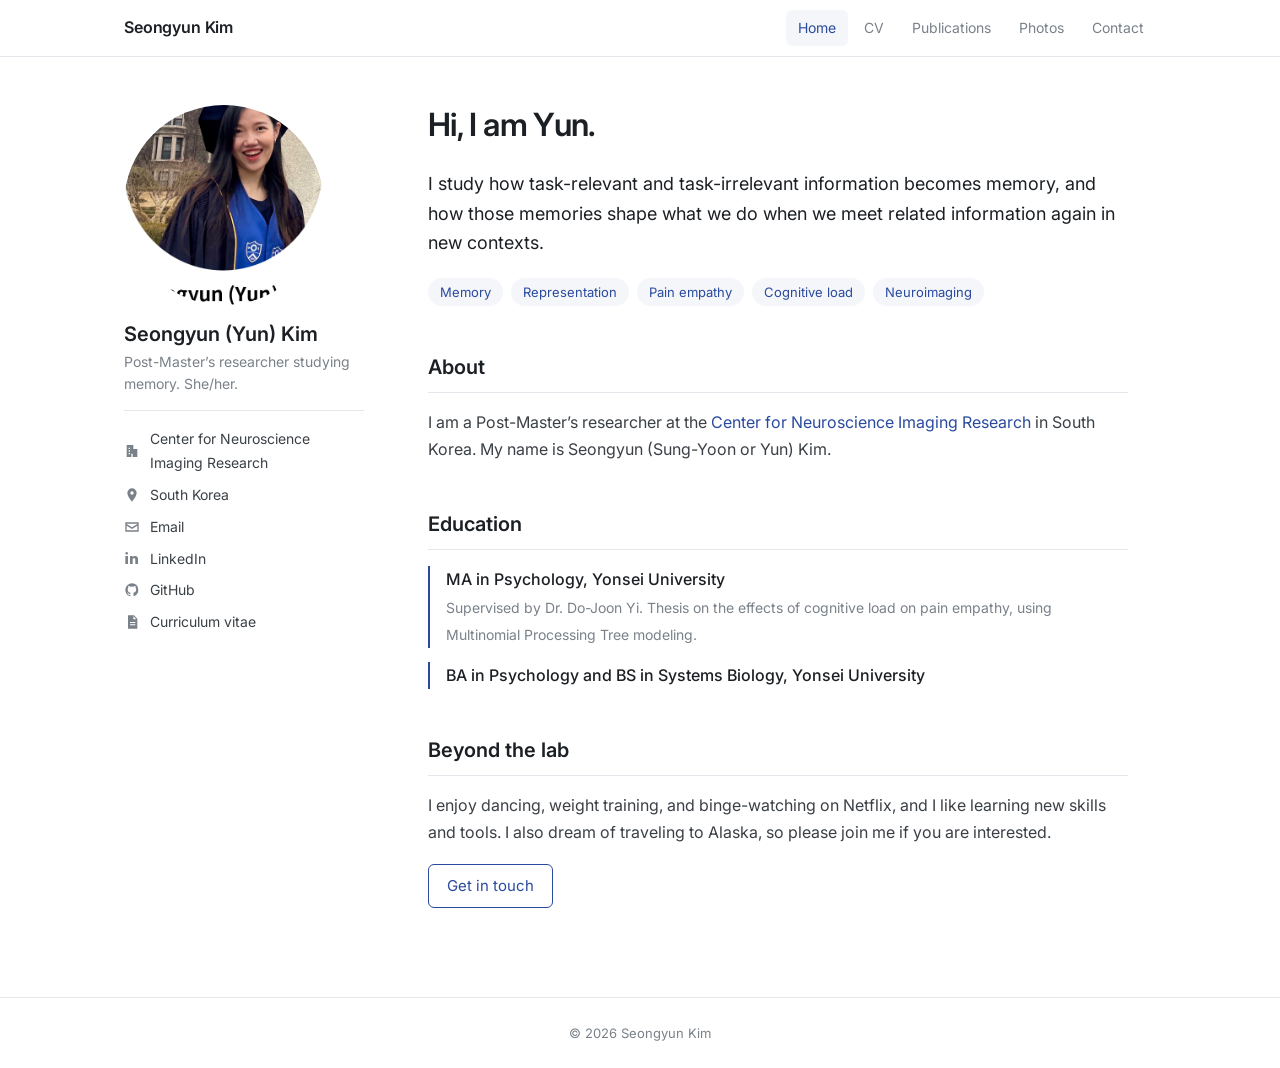
==== index.html @ ad5c6e87 "refine" ====
<!doctype html>
<html lang="en">
<head>
<meta charset="utf-8">
<meta name="viewport" content="width=device-width, initial-scale=1">
<title>Home | Seongyun Kim</title>
<link rel="preconnect" href="https://fonts.googleapis.com">
<link rel="preconnect" href="https://fonts.gstatic.com" crossorigin>
<link href="https://fonts.googleapis.com/css2?family=Inter:wght@400;500;600&display=swap" rel="stylesheet">
<link rel="stylesheet" href="style.css">
</head>
<body>
<div class="masthead"><div class="in"><a class="brand" href="index.html">Seongyun Kim</a><nav aria-label="Main"><a href="index.html" aria-current="page">Home</a><a href="CV.html">CV</a><a href="Publication.html">Publications</a><a href="Photos.html">Photos</a><a href="Contact.html">Contact</a></nav></div></div>
<div class="page">
<aside class="author">
 <img class="portrait" src="img-circle.png" alt="Portrait of Seongyun Kim">
 <div><h3>Seongyun (Yun) Kim</h3><p class="bio">Post-Master&rsquo;s researcher studying memory. She/her.</p></div>
 <ul>
  <li><svg viewBox="0 0 24 24"><path d="M4 21V3h10v6h6v12h-7v-5h-2v5zm3-14v2h2V7zm0 4v2h2v-2zm0 4v2h2v-2z"/></svg>Center for Neuroscience Imaging Research</li>
  <li><svg viewBox="0 0 24 24"><path d="M12 2a7 7 0 00-7 7c0 5 7 13 7 13s7-8 7-13a7 7 0 00-7-7zm0 9.500A2.500 2.500 0 1112 6.500a2.500 2.500 0 010 5z"/></svg>South Korea</li>
  <li><svg viewBox="0 0 24 24"><path d="M2 5h20v14H2zm2 2v.5l8 5 8-5V7zm16 3-8 5-8-5v7h16z"/></svg><a href="mailto:sykim21@g.skku.edu">Email</a></li>
  <li><svg viewBox="0 0 24 24"><path d="M4 3a2 2 0 100 4 2 2 0 000-4zM2 9h4v12H2zm7 0h4v1.7C13.700 9.600 15 9 16.500 9 20 9 21 11 21 14v7h-4v-6c0-1.500-.4-2.500-2-2.500S13 13.500 13 15v6H9z"/></svg><a href="https://kr.linkedin.com/in/seongyun-kim-76300a211" target="_blank" rel="noopener">LinkedIn</a></li>
  <li><svg viewBox="0 0 24 24"><path d="M12 2a10 10 0 00-3.200 19.500c.5.100.7-.2.7-.5v-1.700c-2.800.6-3.400-1.300-3.400-1.300-.5-1.200-1.100-1.500-1.100-1.500-.9-.6.100-.6.100-.6 1 .1 1.500 1 1.500 1 .9 1.500 2.300 1.100 2.900.8.1-.7.4-1.100.6-1.300-2.200-.3-4.600-1.100-4.600-5 0-1.100.4-2 1-2.700-.1-.3-.4-1.300.1-2.700 0 0 .8-.3 2.800 1a9.600 9.600 0 015 0c1.900-1.300 2.800-1 2.800-1 .5 1.400.2 2.400.1 2.700.6.700 1 1.600 1 2.700 0 3.900-2.400 4.700-4.600 5 .4.300.7.900.7 1.800v2.600c0 .3.200.6.700.5A10 10 0 0012 2z"/></svg><a href="https://github.com/yunkim828" target="_blank" rel="noopener">GitHub</a></li>
  <li><svg viewBox="0 0 24 24"><path d="M6 2h9l5 5v15H6zm8 1.500V8h4.500zM9 12v1.500h8V12zm0 3.500V17h8v-1.500z"/></svg><a href="CV.html">Curriculum vitae</a></li>
 </ul>
</aside>
<main>
<h1>Hi, I am Yun.</h1>
<p class="lede">I study how task-relevant and task-irrelevant information becomes memory, and how those memories shape what we do when we meet related information again in new contexts.</p>
<ul class="tags"><li>Memory</li><li>Representation</li><li>Pain empathy</li><li>Cognitive load</li><li>Neuroimaging</li></ul>
<h2>About</h2>
<p>I am a Post-Master&rsquo;s researcher at the <a href="https://cnir.ibs.re.kr/html/cnir_en/" target="_blank" rel="noopener">Center for Neuroscience Imaging Research</a> in South Korea. My name is Seongyun (Sung-Yoon or Yun) Kim.</p>
<h2>Education</h2>
<ul class="edu">
 <li><b>MA in Psychology, Yonsei University</b><span>Supervised by Dr. Do-Joon Yi. Thesis on the effects of cognitive load on pain empathy, using Multinomial Processing Tree modeling.</span></li>
 <li><b>BA in Psychology and BS in Systems Biology, Yonsei University</b></li>
</ul>
<h2>Beyond the lab</h2>
<p>I enjoy dancing, weight training, and binge-watching on Netflix, and I like learning new skills and tools. I also dream of traveling to Alaska, so please join me if you are interested.</p>
<p><a class="btn" href="Contact.html">Get in touch</a></p>
</main>
</div>
<footer>&copy; 2026 Seongyun Kim</footer>
</body>
</html>
---- style.css ----
:root{--ink:#3b4046;--head:#1c2024;--mute:#7a8189;--line:#e3e6ea;--accent:#2a4a9e;--tint:#f4f6fa}
*{box-sizing:border-box}
body{margin:0;background:#fff;color:var(--ink);font:400 16px/1.7 "Inter",system-ui,sans-serif;-webkit-font-smoothing:antialiased}
a{color:var(--accent);text-decoration:none}
a:hover{text-decoration:underline;text-underline-offset:3px}
a:focus-visible{outline:2px solid var(--accent);outline-offset:3px}
.masthead{border-bottom:1px solid var(--line);position:sticky;top:0;background:rgba(255,255,255,.96);backdrop-filter:blur(6px);z-index:5}
.masthead .in{max-width:1080px;margin:0 auto;padding:0 24px;height:56px;display:flex;align-items:center;justify-content:space-between}
.brand{font-weight:600;color:var(--head);letter-spacing:-.01em}
.brand:hover{text-decoration:none}
nav{display:flex;gap:4px}
nav a{color:var(--mute);font-size:14px;padding:6px 12px;border-radius:6px}
nav a:hover{background:var(--tint);color:var(--head);text-decoration:none}
nav a[aria-current=page]{color:var(--accent);background:var(--tint)}
.page{max-width:1080px;margin:0 auto;padding:48px 24px 72px;display:grid;grid-template-columns:240px minmax(0,1fr);gap:64px}
.author{position:sticky;top:104px;align-self:start;font-size:14px}
.author img.portrait{width:100%;max-width:200px;aspect-ratio:1;border-radius:50%;object-fit:cover;display:block;margin-bottom:16px}
.author h3{font-size:20px;line-height:1.3;color:var(--head);margin:0 0 4px;font-weight:600}
.author .bio{color:var(--mute);margin:0 0 16px;line-height:1.55}
.author ul{list-style:none;margin:0;padding:16px 0 0;border-top:1px solid var(--line);display:grid;gap:8px}
.author li{display:flex;align-items:center;gap:10px;color:var(--ink)}
.author svg{width:16px;height:16px;fill:var(--mute);flex:none}
.author li a{color:var(--ink)}
.author li a:hover{color:var(--accent)}
.author li a:hover svg{fill:var(--accent)}
main{min-width:0;max-width:700px}
h1{font-size:32px;line-height:1.25;letter-spacing:-.02em;color:var(--head);font-weight:600;margin:0 0 24px}
h2{font-size:20px;color:var(--head);font-weight:600;margin:44px 0 16px;padding-bottom:8px;border-bottom:1px solid var(--line)}
p{margin:0 0 1.1em}
.lede{font-size:18px;line-height:1.65;color:var(--head)}
.tags{display:flex;flex-wrap:wrap;gap:8px;margin:0 0 1.2em;padding:0;list-style:none}
.tags li{background:var(--tint);color:var(--accent);font-size:13px;padding:3px 12px;border-radius:999px}
.edu{list-style:none;margin:0;padding:0;display:grid;gap:14px}
.edu li{padding-left:16px;border-left:2px solid var(--accent)}
.edu b{display:block;color:var(--head);font-weight:500}
.edu span{color:var(--mute);font-size:14px}
.btn{display:inline-block;border:1px solid var(--accent);color:var(--accent);padding:8px 18px;border-radius:6px;font-size:15px}
.btn:hover{background:var(--accent);color:#fff;text-decoration:none}
dl{display:grid;grid-template-columns:100px 1fr;gap:12px 24px;margin:0}
dt{color:var(--mute)} dd{margin:0}
figure{margin:0 0 40px}
figure img{max-width:100%;height:auto;display:block;border-radius:6px}
figure.pair{display:flex;gap:12px;flex-wrap:wrap}
figure.pair img{width:calc(50% - 6px)}
figcaption{color:var(--mute);font-size:14px;line-height:1.6;margin-top:10px}
.pub{padding:16px 0;border-top:1px solid var(--line)}
footer{border-top:1px solid var(--line);padding:24px;text-align:center;color:var(--mute);font-size:13px}
@media(max-width:820px){
 .page{display:block;padding-top:32px}
 .author{position:static;display:grid;grid-template-columns:96px 1fr;gap:0 20px;align-items:center;margin-bottom:32px}
 .author img.portrait{width:96px;grid-row:1/3;margin:0}
 .author ul{grid-column:1/-1;margin-top:16px}
 .author .bio{margin:0}
 .masthead .in{height:auto;padding:10px 24px;flex-wrap:wrap}
 dl{grid-template-columns:1fr;gap:2px} dd{margin-bottom:12px}
 figure.pair img{width:100%}
}
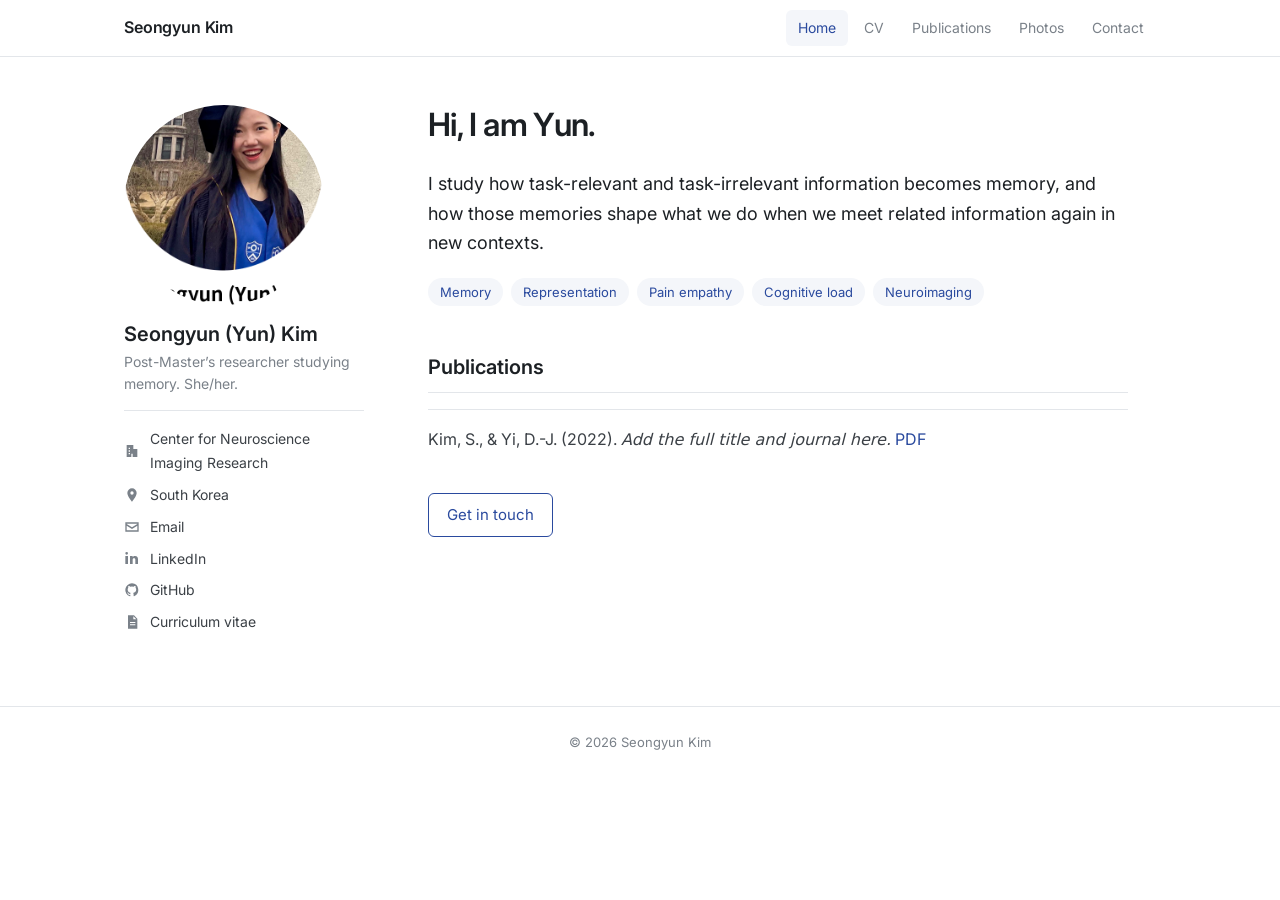
==== commit 1f01d686: "Update home" ====
--- a/index.html
+++ b/index.html
@@ -28,16 +28,9 @@
 <h1>Hi, I am Yun.</h1>
 <p class="lede">I study how task-relevant and task-irrelevant information becomes memory, and how those memories shape what we do when we meet related information again in new contexts.</p>
 <ul class="tags"><li>Memory</li><li>Representation</li><li>Pain empathy</li><li>Cognitive load</li><li>Neuroimaging</li></ul>
-<h2>About</h2>
-<p>I am a Post-Master&rsquo;s researcher at the <a href="https://cnir.ibs.re.kr/html/cnir_en/" target="_blank" rel="noopener">Center for Neuroscience Imaging Research</a> in South Korea. My name is Seongyun (Sung-Yoon or Yun) Kim.</p>
-<h2>Education</h2>
-<ul class="edu">
- <li><b>MA in Psychology, Yonsei University</b><span>Supervised by Dr. Do-Joon Yi. Thesis on the effects of cognitive load on pain empathy, using Multinomial Processing Tree modeling.</span></li>
- <li><b>BA in Psychology and BS in Systems Biology, Yonsei University</b></li>
-</ul>
-<h2>Beyond the lab</h2>
-<p>I enjoy dancing, weight training, and binge-watching on Netflix, and I like learning new skills and tools. I also dream of traveling to Alaska, so please join me if you are interested.</p>
-<p><a class="btn" href="Contact.html">Get in touch</a></p>
+<h2>Publications</h2>
+<div class="pub">Kim, S., &amp; Yi, D.-J. (2022). <em>Add the full title and journal here.</em> <span class="sans"><a href="https://drive.google.com/file/d/1SDQPndih-WTGYWAKdVncPm1Kp5hB5xjs/view?usp=sharing" target="_blank" rel="noopener">PDF</a></span></div>
+<p style="margin-top:24px"><a class="btn" href="Contact.html">Get in touch</a></p>
 </main>
 </div>
 <footer>&copy; 2026 Seongyun Kim</footer>
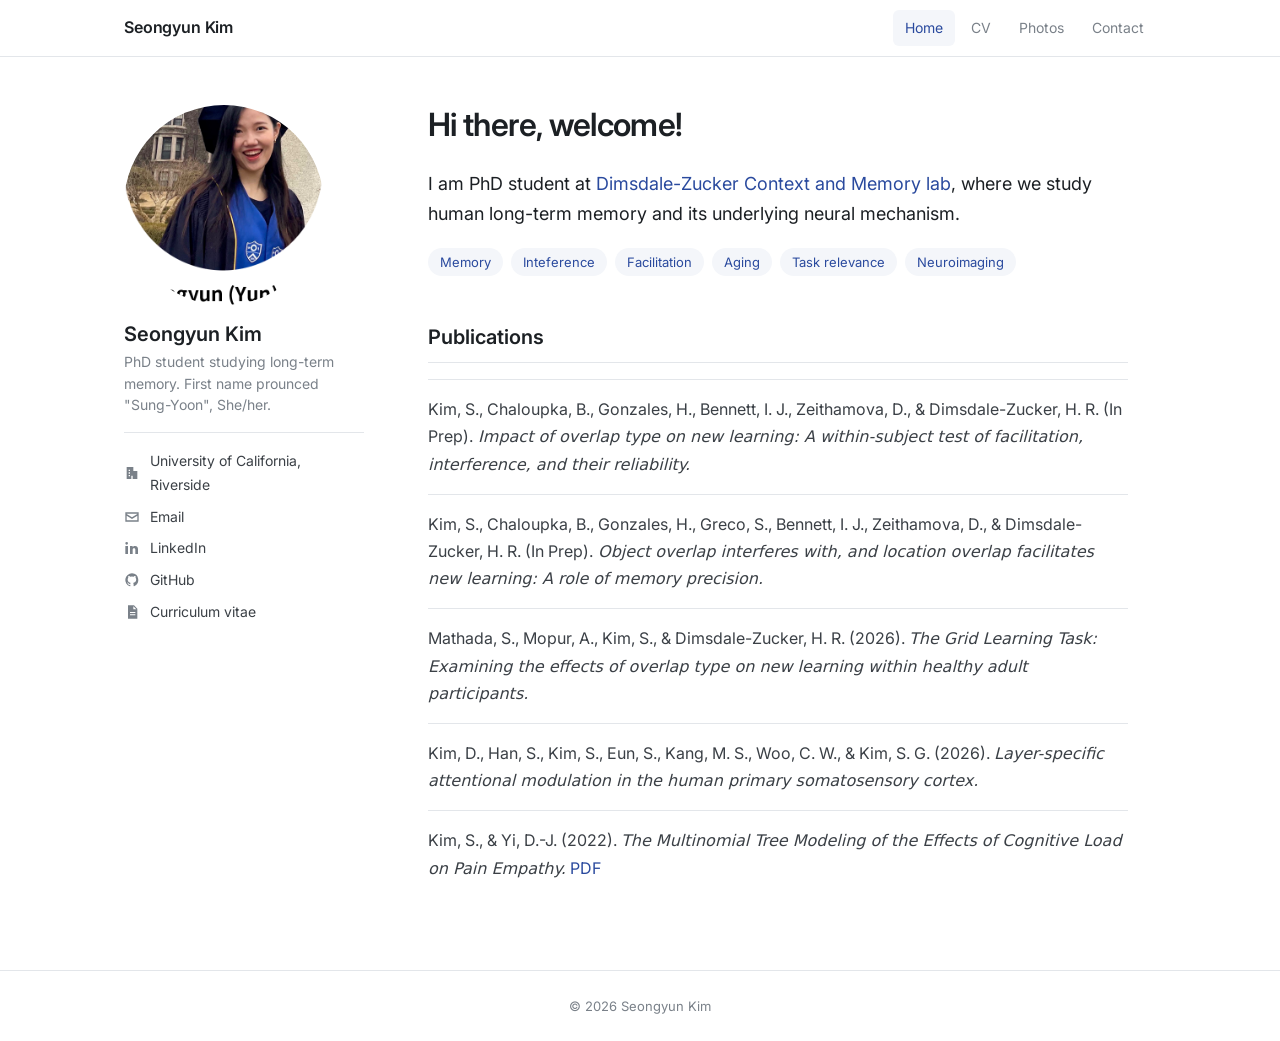
==== commit 3661c7ae: "html" ====
--- a/index.html
+++ b/index.html
@@ -10,27 +10,29 @@
 <link rel="stylesheet" href="style.css">
 </head>
 <body>
-<div class="masthead"><div class="in"><a class="brand" href="index.html">Seongyun Kim</a><nav aria-label="Main"><a href="index.html" aria-current="page">Home</a><a href="CV.html">CV</a><a href="Publication.html">Publications</a><a href="Photos.html">Photos</a><a href="Contact.html">Contact</a></nav></div></div>
+<div class="masthead"><div class="in"><a class="brand" href="index.html">Seongyun Kim</a><nav aria-label="Main"><a href="index.html" aria-current="page">Home</a><a href="CV.html">CV</a><a href="Photos.html">Photos</a><a href="Contact.html">Contact</a></nav></div></div>
 <div class="page">
 <aside class="author">
  <img class="portrait" src="img-circle.png" alt="Portrait of Seongyun Kim">
- <div><h3>Seongyun (Yun) Kim</h3><p class="bio">Post-Master&rsquo;s researcher studying memory. She/her.</p></div>
+ <div><h3>Seongyun Kim</h3><p class="bio">PhD student studying long-term memory. First name prounced "Sung-Yoon", She/her.</p></div>
  <ul>
-  <li><svg viewBox="0 0 24 24"><path d="M4 21V3h10v6h6v12h-7v-5h-2v5zm3-14v2h2V7zm0 4v2h2v-2zm0 4v2h2v-2z"/></svg>Center for Neuroscience Imaging Research</li>
-  <li><svg viewBox="0 0 24 24"><path d="M12 2a7 7 0 00-7 7c0 5 7 13 7 13s7-8 7-13a7 7 0 00-7-7zm0 9.500A2.500 2.500 0 1112 6.500a2.500 2.500 0 010 5z"/></svg>South Korea</li>
-  <li><svg viewBox="0 0 24 24"><path d="M2 5h20v14H2zm2 2v.5l8 5 8-5V7zm16 3-8 5-8-5v7h16z"/></svg><a href="mailto:sykim21@g.skku.edu">Email</a></li>
+  <li><svg viewBox="0 0 24 24"><path d="M4 21V3h10v6h6v12h-7v-5h-2v5zm3-14v2h2V7zm0 4v2h2v-2zm0 4v2h2v-2z"/></svg>University of California, Riverside</li>
+  <li><svg viewBox="0 0 24 24"><path d="M2 5h20v14H2zm2 2v.5l8 5 8-5V7zm16 3-8 5-8-5v7h16z"/></svg><a href="mailto:skim965@ucr.edu">Email</a></li>
   <li><svg viewBox="0 0 24 24"><path d="M4 3a2 2 0 100 4 2 2 0 000-4zM2 9h4v12H2zm7 0h4v1.7C13.700 9.600 15 9 16.500 9 20 9 21 11 21 14v7h-4v-6c0-1.500-.4-2.500-2-2.500S13 13.500 13 15v6H9z"/></svg><a href="https://kr.linkedin.com/in/seongyun-kim-76300a211" target="_blank" rel="noopener">LinkedIn</a></li>
   <li><svg viewBox="0 0 24 24"><path d="M12 2a10 10 0 00-3.200 19.500c.5.100.7-.2.7-.5v-1.700c-2.800.6-3.400-1.300-3.400-1.300-.5-1.200-1.100-1.500-1.100-1.500-.9-.6.100-.6.100-.6 1 .1 1.500 1 1.500 1 .9 1.500 2.300 1.100 2.900.8.1-.7.4-1.100.6-1.300-2.200-.3-4.600-1.100-4.600-5 0-1.100.4-2 1-2.700-.1-.3-.4-1.300.1-2.700 0 0 .8-.3 2.800 1a9.600 9.600 0 015 0c1.900-1.300 2.800-1 2.800-1 .5 1.400.2 2.400.1 2.700.6.700 1 1.600 1 2.700 0 3.900-2.400 4.700-4.600 5 .4.300.7.900.7 1.800v2.600c0 .3.200.6.700.5A10 10 0 0012 2z"/></svg><a href="https://github.com/yunkim828" target="_blank" rel="noopener">GitHub</a></li>
   <li><svg viewBox="0 0 24 24"><path d="M6 2h9l5 5v15H6zm8 1.500V8h4.500zM9 12v1.500h8V12zm0 3.500V17h8v-1.500z"/></svg><a href="CV.html">Curriculum vitae</a></li>
  </ul>
 </aside>
 <main>
-<h1>Hi, I am Yun.</h1>
-<p class="lede">I study how task-relevant and task-irrelevant information becomes memory, and how those memories shape what we do when we meet related information again in new contexts.</p>
-<ul class="tags"><li>Memory</li><li>Representation</li><li>Pain empathy</li><li>Cognitive load</li><li>Neuroimaging</li></ul>
+<h1>Hi there, welcome!</h1>
+<p class="lede">I am PhD student at <a href="https://dzlab.ucr.edu/" target="_blank" rel="noopener">Dimsdale-Zucker Context and Memory lab</a>, where we study human long-term memory and its underlying neural mechanism.</p>
+<ul class="tags"><li>Memory</li><li>Inteference</li><li>Facilitation</li><li>Aging</li><li>Task relevance</li><li>Neuroimaging</li></ul>
 <h2>Publications</h2>
-<div class="pub">Kim, S., &amp; Yi, D.-J. (2022). <em>Add the full title and journal here.</em> <span class="sans"><a href="https://drive.google.com/file/d/1SDQPndih-WTGYWAKdVncPm1Kp5hB5xjs/view?usp=sharing" target="_blank" rel="noopener">PDF</a></span></div>
-<p style="margin-top:24px"><a class="btn" href="Contact.html">Get in touch</a></p>
+<div class="pub">Kim, S., Chaloupka, B., Gonzales, H., Bennett, I. J., Zeithamova, D., &amp; Dimsdale-Zucker, H. R. (In Prep).<em> Impact of overlap type on new learning: A within-subject test of facilitation, interference, and their reliability. </em> <span class="sans"></span></div>
+<div class="pub">Kim, S., Chaloupka, B., Gonzales, H., Greco, S., Bennett, I. J., Zeithamova, D., &amp; Dimsdale-Zucker, H. R. (In Prep).<em> Object overlap interferes with, and location overlap facilitates new learning: A role of memory precision.</em> <span class="sans"></span></div>
+<div class="pub">Mathada, S., Mopur, A., Kim, S., &amp; Dimsdale-Zucker, H. R.  (2026). <em>The Grid Learning Task: Examining the effects of overlap type on new learning within healthy adult participants.</em> <span class="sans"></span></div>
+<div class="pub">Kim, D., Han, S., Kim, S., Eun, S., Kang, M. S., Woo, C. W., &amp; Kim, S. G. (2026). <em>Layer-specific attentional modulation in the human primary somatosensory cortex.</em> <span class="sans"></span></div>
+<div class="pub">Kim, S., &amp; Yi, D.-J. (2022). <em>The Multinomial Tree Modeling of the Effects of Cognitive Load on Pain Empathy.</em> <span class="sans"><a href="https://drive.google.com/file/d/1SDQPndih-WTGYWAKdVncPm1Kp5hB5xjs/view?usp=sharing" target="_blank" rel="noopener">PDF</a></span></div>
 </main>
 </div>
 <footer>&copy; 2026 Seongyun Kim</footer>
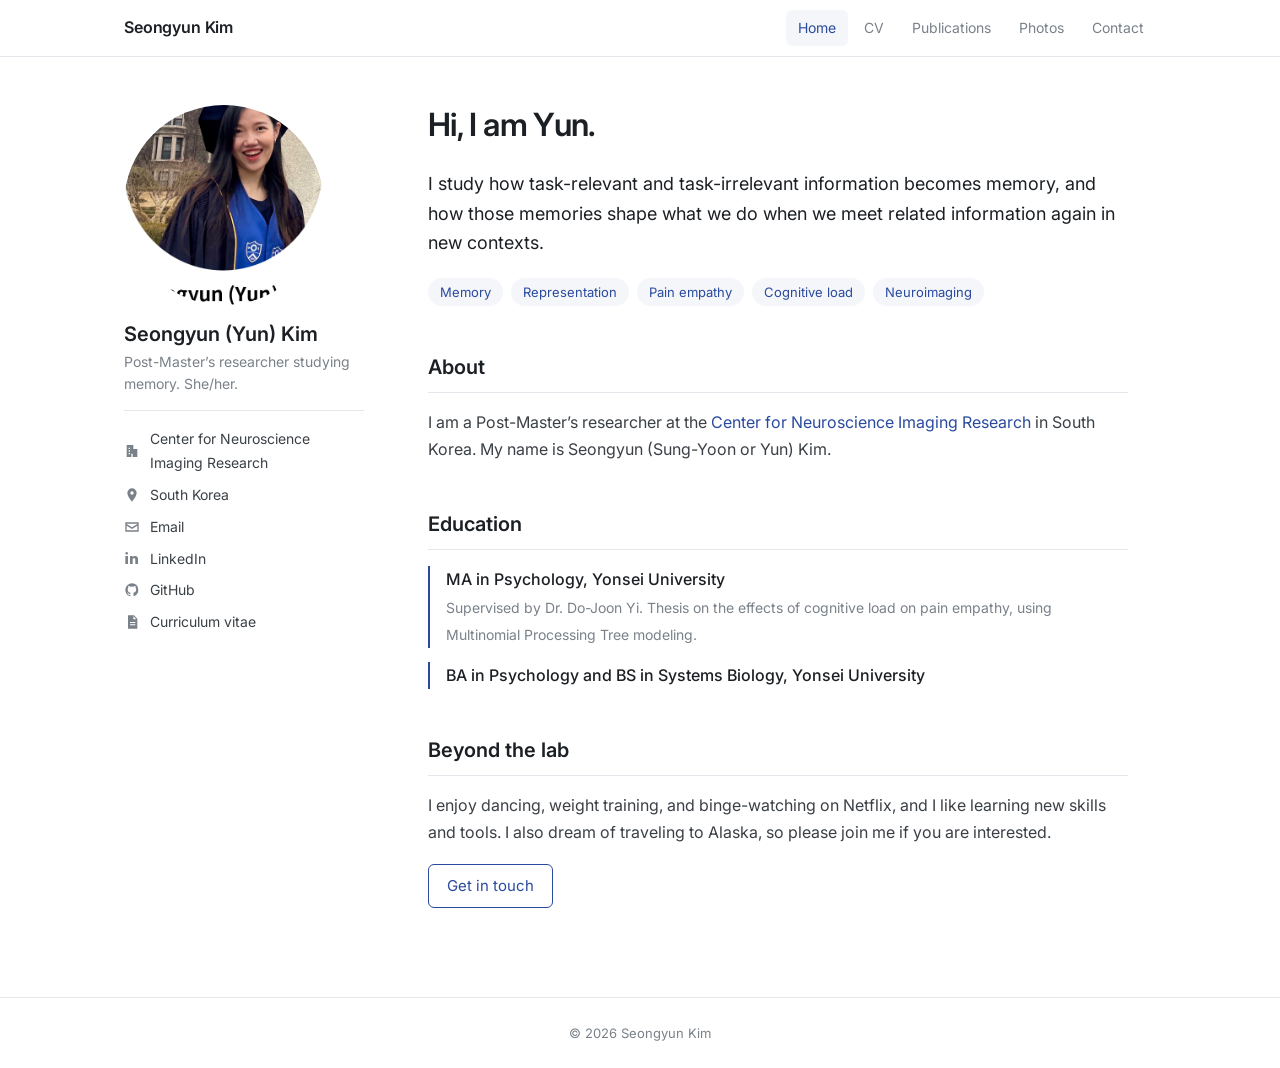
==== commit 9b0567c8: "Update home" ====
--- a/index.html
+++ b/index.html
@@ -10,29 +10,34 @@
 <link rel="stylesheet" href="style.css">
 </head>
 <body>
-<div class="masthead"><div class="in"><a class="brand" href="index.html">Seongyun Kim</a><nav aria-label="Main"><a href="index.html" aria-current="page">Home</a><a href="CV.html">CV</a><a href="Photos.html">Photos</a><a href="Contact.html">Contact</a></nav></div></div>
+<div class="masthead"><div class="in"><a class="brand" href="index.html">Seongyun Kim</a><nav aria-label="Main"><a href="index.html" aria-current="page">Home</a><a href="CV.html">CV</a><a href="Publication.html">Publications</a><a href="Photos.html">Photos</a><a href="Contact.html">Contact</a></nav></div></div>
 <div class="page">
 <aside class="author">
  <img class="portrait" src="img-circle.png" alt="Portrait of Seongyun Kim">
- <div><h3>Seongyun Kim</h3><p class="bio">PhD student studying long-term memory. First name prounced "Sung-Yoon", She/her.</p></div>
+ <div><h3>Seongyun (Yun) Kim</h3><p class="bio">Post-Master&rsquo;s researcher studying memory. She/her.</p></div>
  <ul>
-  <li><svg viewBox="0 0 24 24"><path d="M4 21V3h10v6h6v12h-7v-5h-2v5zm3-14v2h2V7zm0 4v2h2v-2zm0 4v2h2v-2z"/></svg>University of California, Riverside</li>
-  <li><svg viewBox="0 0 24 24"><path d="M2 5h20v14H2zm2 2v.5l8 5 8-5V7zm16 3-8 5-8-5v7h16z"/></svg><a href="mailto:skim965@ucr.edu">Email</a></li>
+  <li><svg viewBox="0 0 24 24"><path d="M4 21V3h10v6h6v12h-7v-5h-2v5zm3-14v2h2V7zm0 4v2h2v-2zm0 4v2h2v-2z"/></svg>Center for Neuroscience Imaging Research</li>
+  <li><svg viewBox="0 0 24 24"><path d="M12 2a7 7 0 00-7 7c0 5 7 13 7 13s7-8 7-13a7 7 0 00-7-7zm0 9.500A2.500 2.500 0 1112 6.500a2.500 2.500 0 010 5z"/></svg>South Korea</li>
+  <li><svg viewBox="0 0 24 24"><path d="M2 5h20v14H2zm2 2v.5l8 5 8-5V7zm16 3-8 5-8-5v7h16z"/></svg><a href="mailto:sykim21@g.skku.edu">Email</a></li>
   <li><svg viewBox="0 0 24 24"><path d="M4 3a2 2 0 100 4 2 2 0 000-4zM2 9h4v12H2zm7 0h4v1.7C13.700 9.600 15 9 16.500 9 20 9 21 11 21 14v7h-4v-6c0-1.500-.4-2.500-2-2.500S13 13.500 13 15v6H9z"/></svg><a href="https://kr.linkedin.com/in/seongyun-kim-76300a211" target="_blank" rel="noopener">LinkedIn</a></li>
   <li><svg viewBox="0 0 24 24"><path d="M12 2a10 10 0 00-3.200 19.500c.5.100.7-.2.7-.5v-1.700c-2.800.6-3.400-1.300-3.400-1.300-.5-1.200-1.100-1.500-1.100-1.500-.9-.6.100-.6.100-.6 1 .1 1.500 1 1.500 1 .9 1.500 2.300 1.100 2.900.8.1-.7.4-1.100.6-1.300-2.200-.3-4.600-1.100-4.600-5 0-1.100.4-2 1-2.700-.1-.3-.4-1.300.1-2.700 0 0 .8-.3 2.800 1a9.600 9.600 0 015 0c1.900-1.300 2.800-1 2.800-1 .5 1.400.2 2.400.1 2.700.6.700 1 1.600 1 2.700 0 3.900-2.400 4.700-4.600 5 .4.300.7.900.7 1.800v2.600c0 .3.200.6.700.5A10 10 0 0012 2z"/></svg><a href="https://github.com/yunkim828" target="_blank" rel="noopener">GitHub</a></li>
   <li><svg viewBox="0 0 24 24"><path d="M6 2h9l5 5v15H6zm8 1.500V8h4.500zM9 12v1.500h8V12zm0 3.500V17h8v-1.500z"/></svg><a href="CV.html">Curriculum vitae</a></li>
  </ul>
 </aside>
 <main>
-<h1>Hi there, welcome!</h1>
-<p class="lede">I am PhD student at <a href="https://dzlab.ucr.edu/" target="_blank" rel="noopener">Dimsdale-Zucker Context and Memory lab</a>, where we study human long-term memory and its underlying neural mechanism.</p>
-<ul class="tags"><li>Memory</li><li>Inteference</li><li>Facilitation</li><li>Aging</li><li>Task relevance</li><li>Neuroimaging</li></ul>
-<h2>Publications</h2>
-<div class="pub">Kim, S., Chaloupka, B., Gonzales, H., Bennett, I. J., Zeithamova, D., &amp; Dimsdale-Zucker, H. R. (In Prep).<em> Impact of overlap type on new learning: A within-subject test of facilitation, interference, and their reliability. </em> <span class="sans"></span></div>
-<div class="pub">Kim, S., Chaloupka, B., Gonzales, H., Greco, S., Bennett, I. J., Zeithamova, D., &amp; Dimsdale-Zucker, H. R. (In Prep).<em> Object overlap interferes with, and location overlap facilitates new learning: A role of memory precision.</em> <span class="sans"></span></div>
-<div class="pub">Mathada, S., Mopur, A., Kim, S., &amp; Dimsdale-Zucker, H. R.  (2026). <em>The Grid Learning Task: Examining the effects of overlap type on new learning within healthy adult participants.</em> <span class="sans"></span></div>
-<div class="pub">Kim, D., Han, S., Kim, S., Eun, S., Kang, M. S., Woo, C. W., &amp; Kim, S. G. (2026). <em>Layer-specific attentional modulation in the human primary somatosensory cortex.</em> <span class="sans"></span></div>
-<div class="pub">Kim, S., &amp; Yi, D.-J. (2022). <em>The Multinomial Tree Modeling of the Effects of Cognitive Load on Pain Empathy.</em> <span class="sans"><a href="https://drive.google.com/file/d/1SDQPndih-WTGYWAKdVncPm1Kp5hB5xjs/view?usp=sharing" target="_blank" rel="noopener">PDF</a></span></div>
+<h1>Hi, I am Yun.</h1>
+<p class="lede">I study how task-relevant and task-irrelevant information becomes memory, and how those memories shape what we do when we meet related information again in new contexts.</p>
+<ul class="tags"><li>Memory</li><li>Representation</li><li>Pain empathy</li><li>Cognitive load</li><li>Neuroimaging</li></ul>
+<h2>About</h2>
+<p>I am a Post-Master&rsquo;s researcher at the <a href="https://cnir.ibs.re.kr/html/cnir_en/" target="_blank" rel="noopener">Center for Neuroscience Imaging Research</a> in South Korea. My name is Seongyun (Sung-Yoon or Yun) Kim.</p>
+<h2>Education</h2>
+<ul class="edu">
+ <li><b>MA in Psychology, Yonsei University</b><span>Supervised by Dr. Do-Joon Yi. Thesis on the effects of cognitive load on pain empathy, using Multinomial Processing Tree modeling.</span></li>
+ <li><b>BA in Psychology and BS in Systems Biology, Yonsei University</b></li>
+</ul>
+<h2>Beyond the lab</h2>
+<p>I enjoy dancing, weight training, and binge-watching on Netflix, and I like learning new skills and tools. I also dream of traveling to Alaska, so please join me if you are interested.</p>
+<p><a class="btn" href="Contact.html">Get in touch</a></p>
 </main>
 </div>
 <footer>&copy; 2026 Seongyun Kim</footer>
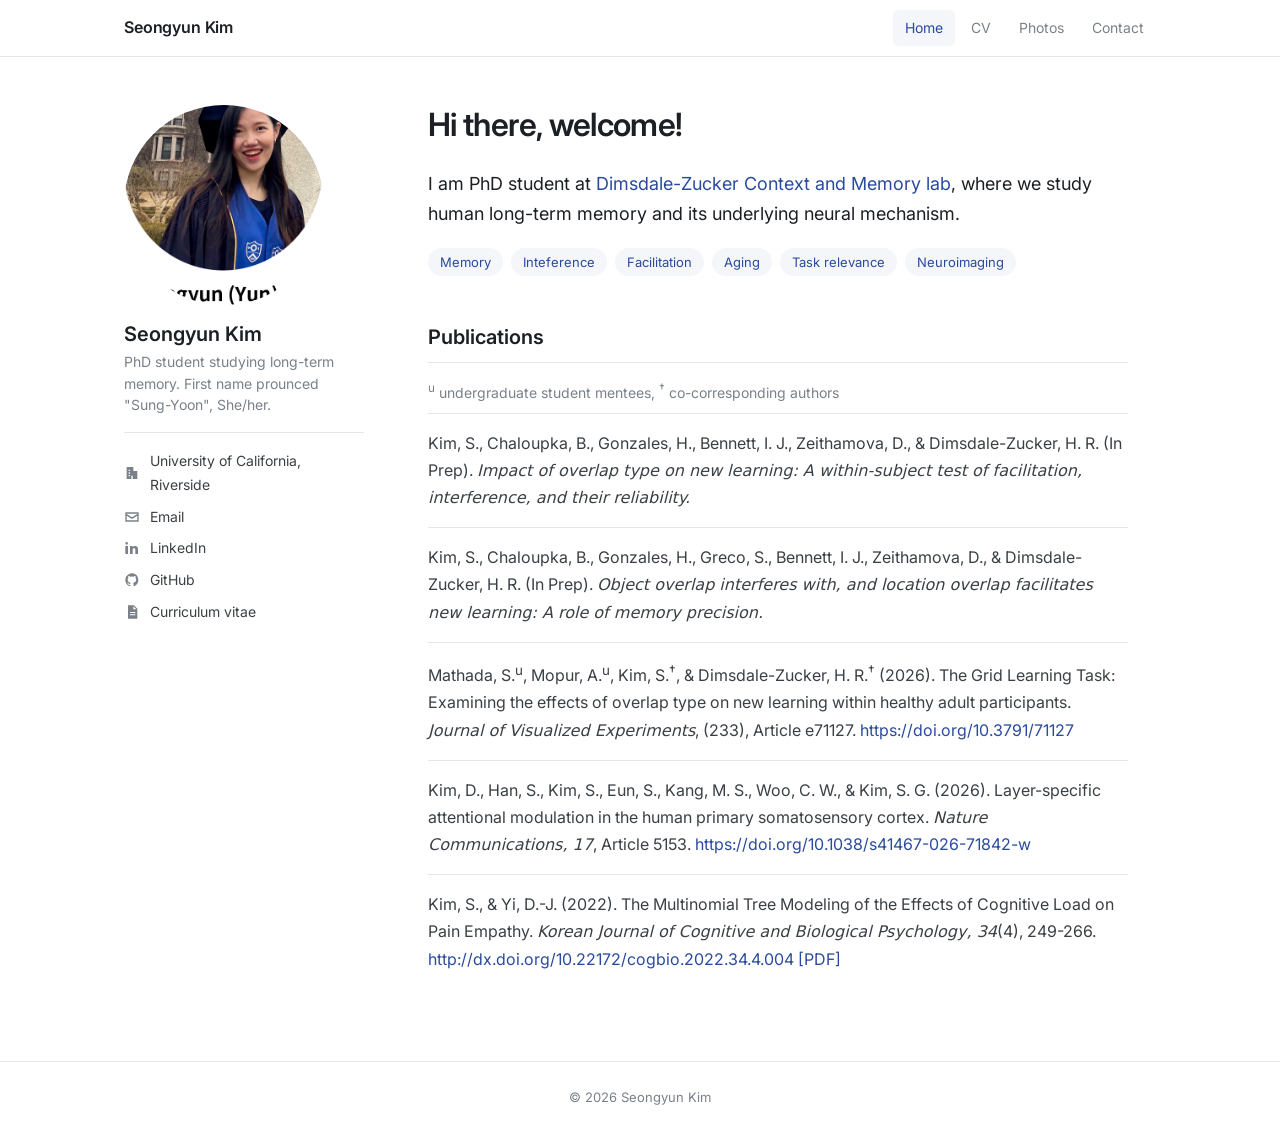
==== commit a0512946: "Update home" ====
--- a/index.html
+++ b/index.html
@@ -10,34 +10,30 @@
 <link rel="stylesheet" href="style.css">
 </head>
 <body>
-<div class="masthead"><div class="in"><a class="brand" href="index.html">Seongyun Kim</a><nav aria-label="Main"><a href="index.html" aria-current="page">Home</a><a href="CV.html">CV</a><a href="Publication.html">Publications</a><a href="Photos.html">Photos</a><a href="Contact.html">Contact</a></nav></div></div>
+<div class="masthead"><div class="in"><a class="brand" href="index.html">Seongyun Kim</a><nav aria-label="Main"><a href="index.html" aria-current="page">Home</a><a href="CV.html">CV</a><a href="Photos.html">Photos</a><a href="Contact.html">Contact</a></nav></div></div>
 <div class="page">
 <aside class="author">
  <img class="portrait" src="img-circle.png" alt="Portrait of Seongyun Kim">
- <div><h3>Seongyun (Yun) Kim</h3><p class="bio">Post-Master&rsquo;s researcher studying memory. She/her.</p></div>
+ <div><h3>Seongyun Kim</h3><p class="bio">PhD student studying long-term memory. First name prounced "Sung-Yoon", She/her.</p></div>
  <ul>
-  <li><svg viewBox="0 0 24 24"><path d="M4 21V3h10v6h6v12h-7v-5h-2v5zm3-14v2h2V7zm0 4v2h2v-2zm0 4v2h2v-2z"/></svg>Center for Neuroscience Imaging Research</li>
-  <li><svg viewBox="0 0 24 24"><path d="M12 2a7 7 0 00-7 7c0 5 7 13 7 13s7-8 7-13a7 7 0 00-7-7zm0 9.500A2.500 2.500 0 1112 6.500a2.500 2.500 0 010 5z"/></svg>South Korea</li>
-  <li><svg viewBox="0 0 24 24"><path d="M2 5h20v14H2zm2 2v.5l8 5 8-5V7zm16 3-8 5-8-5v7h16z"/></svg><a href="mailto:sykim21@g.skku.edu">Email</a></li>
+  <li><svg viewBox="0 0 24 24"><path d="M4 21V3h10v6h6v12h-7v-5h-2v5zm3-14v2h2V7zm0 4v2h2v-2zm0 4v2h2v-2z"/></svg>University of California, Riverside</li>
+  <li><svg viewBox="0 0 24 24"><path d="M2 5h20v14H2zm2 2v.5l8 5 8-5V7zm16 3-8 5-8-5v7h16z"/></svg><a href="mailto:skim965@ucr.edu">Email</a></li>
   <li><svg viewBox="0 0 24 24"><path d="M4 3a2 2 0 100 4 2 2 0 000-4zM2 9h4v12H2zm7 0h4v1.7C13.700 9.600 15 9 16.500 9 20 9 21 11 21 14v7h-4v-6c0-1.500-.4-2.500-2-2.500S13 13.500 13 15v6H9z"/></svg><a href="https://kr.linkedin.com/in/seongyun-kim-76300a211" target="_blank" rel="noopener">LinkedIn</a></li>
   <li><svg viewBox="0 0 24 24"><path d="M12 2a10 10 0 00-3.200 19.500c.5.100.7-.2.7-.5v-1.700c-2.800.6-3.400-1.300-3.400-1.300-.5-1.200-1.100-1.500-1.100-1.500-.9-.6.100-.6.100-.6 1 .1 1.500 1 1.500 1 .9 1.500 2.300 1.100 2.900.8.1-.7.4-1.100.6-1.300-2.200-.3-4.600-1.100-4.600-5 0-1.100.4-2 1-2.700-.1-.3-.4-1.300.1-2.700 0 0 .8-.3 2.800 1a9.600 9.600 0 015 0c1.900-1.300 2.800-1 2.800-1 .5 1.400.2 2.400.1 2.700.6.700 1 1.600 1 2.700 0 3.900-2.400 4.700-4.600 5 .4.300.7.900.7 1.800v2.600c0 .3.200.6.700.5A10 10 0 0012 2z"/></svg><a href="https://github.com/yunkim828" target="_blank" rel="noopener">GitHub</a></li>
   <li><svg viewBox="0 0 24 24"><path d="M6 2h9l5 5v15H6zm8 1.500V8h4.500zM9 12v1.500h8V12zm0 3.500V17h8v-1.500z"/></svg><a href="CV.html">Curriculum vitae</a></li>
  </ul>
 </aside>
 <main>
-<h1>Hi, I am Yun.</h1>
-<p class="lede">I study how task-relevant and task-irrelevant information becomes memory, and how those memories shape what we do when we meet related information again in new contexts.</p>
-<ul class="tags"><li>Memory</li><li>Representation</li><li>Pain empathy</li><li>Cognitive load</li><li>Neuroimaging</li></ul>
-<h2>About</h2>
-<p>I am a Post-Master&rsquo;s researcher at the <a href="https://cnir.ibs.re.kr/html/cnir_en/" target="_blank" rel="noopener">Center for Neuroscience Imaging Research</a> in South Korea. My name is Seongyun (Sung-Yoon or Yun) Kim.</p>
-<h2>Education</h2>
-<ul class="edu">
- <li><b>MA in Psychology, Yonsei University</b><span>Supervised by Dr. Do-Joon Yi. Thesis on the effects of cognitive load on pain empathy, using Multinomial Processing Tree modeling.</span></li>
- <li><b>BA in Psychology and BS in Systems Biology, Yonsei University</b></li>
-</ul>
-<h2>Beyond the lab</h2>
-<p>I enjoy dancing, weight training, and binge-watching on Netflix, and I like learning new skills and tools. I also dream of traveling to Alaska, so please join me if you are interested.</p>
-<p><a class="btn" href="Contact.html">Get in touch</a></p>
+<h1>Hi there, welcome!</h1>
+<p class="lede">I am PhD student at <a href="https://dzlab.ucr.edu/" target="_blank" rel="noopener">Dimsdale-Zucker Context and Memory lab</a>, where we study human long-term memory and its underlying neural mechanism.</p>
+<ul class="tags"><li>Memory</li><li>Inteference</li><li>Facilitation</li><li>Aging</li><li>Task relevance</li><li>Neuroimaging</li></ul>
+<h2>Publications</h2>
+<p class="legend"><sup>u</sup> undergraduate student mentees, <sup>&dagger;</sup> co-corresponding authors</p>
+<div class="pub">Kim, S., Chaloupka, B., Gonzales, H., Bennett, I. J., Zeithamova, D., &amp; Dimsdale-Zucker, H. R. (In Prep). <em>Impact of overlap type on new learning: A within-subject test of facilitation, interference, and their reliability.</em></div>
+<div class="pub">Kim, S., Chaloupka, B., Gonzales, H., Greco, S., Bennett, I. J., Zeithamova, D., &amp; Dimsdale-Zucker, H. R. (In Prep). <em>Object overlap interferes with, and location overlap facilitates new learning: A role of memory precision.</em></div>
+<div class="pub">Mathada, S.<sup>u</sup>, Mopur, A.<sup>u</sup>, Kim, S.<sup>&dagger;</sup>, &amp; Dimsdale-Zucker, H. R.<sup>&dagger;</sup> (2026). The Grid Learning Task: Examining the effects of overlap type on new learning within healthy adult participants. <em>Journal of Visualized Experiments</em>, (233), Article e71127. <a href="https://doi.org/10.3791/71127" target="_blank" rel="noopener">https://doi.org/10.3791/71127</a></div>
+<div class="pub">Kim, D., Han, S., Kim, S., Eun, S., Kang, M. S., Woo, C. W., &amp; Kim, S. G. (2026). Layer-specific attentional modulation in the human primary somatosensory cortex. <em>Nature Communications, 17</em>, Article 5153. <a href="https://doi.org/10.1038/s41467-026-71842-w" target="_blank" rel="noopener">https://doi.org/10.1038/s41467-026-71842-w</a></div>
+<div class="pub">Kim, S., &amp; Yi, D.-J. (2022). The Multinomial Tree Modeling of the Effects of Cognitive Load on Pain Empathy. <em>Korean Journal of Cognitive and Biological Psychology, 34</em>(4), 249-266. <a href="http://dx.doi.org/10.22172/cogbio.2022.34.4.004" target="_blank" rel="noopener">http://dx.doi.org/10.22172/cogbio.2022.34.4.004</a> <a href="https://drive.google.com/file/d/1SDQPndih-WTGYWAKdVncPm1Kp5hB5xjs/view?usp=sharing" target="_blank" rel="noopener">[PDF]</a></div>
 </main>
 </div>
 <footer>&copy; 2026 Seongyun Kim</footer>
--- a/style.css
+++ b/style.css
@@ -55,3 +55,5 @@
  dl{grid-template-columns:1fr;gap:2px} dd{margin-bottom:12px}
  figure.pair img{width:100%}
 }
+.pub{overflow-wrap:anywhere}
+.legend{font-size:14px;color:var(--mute);margin:0 0 8px}
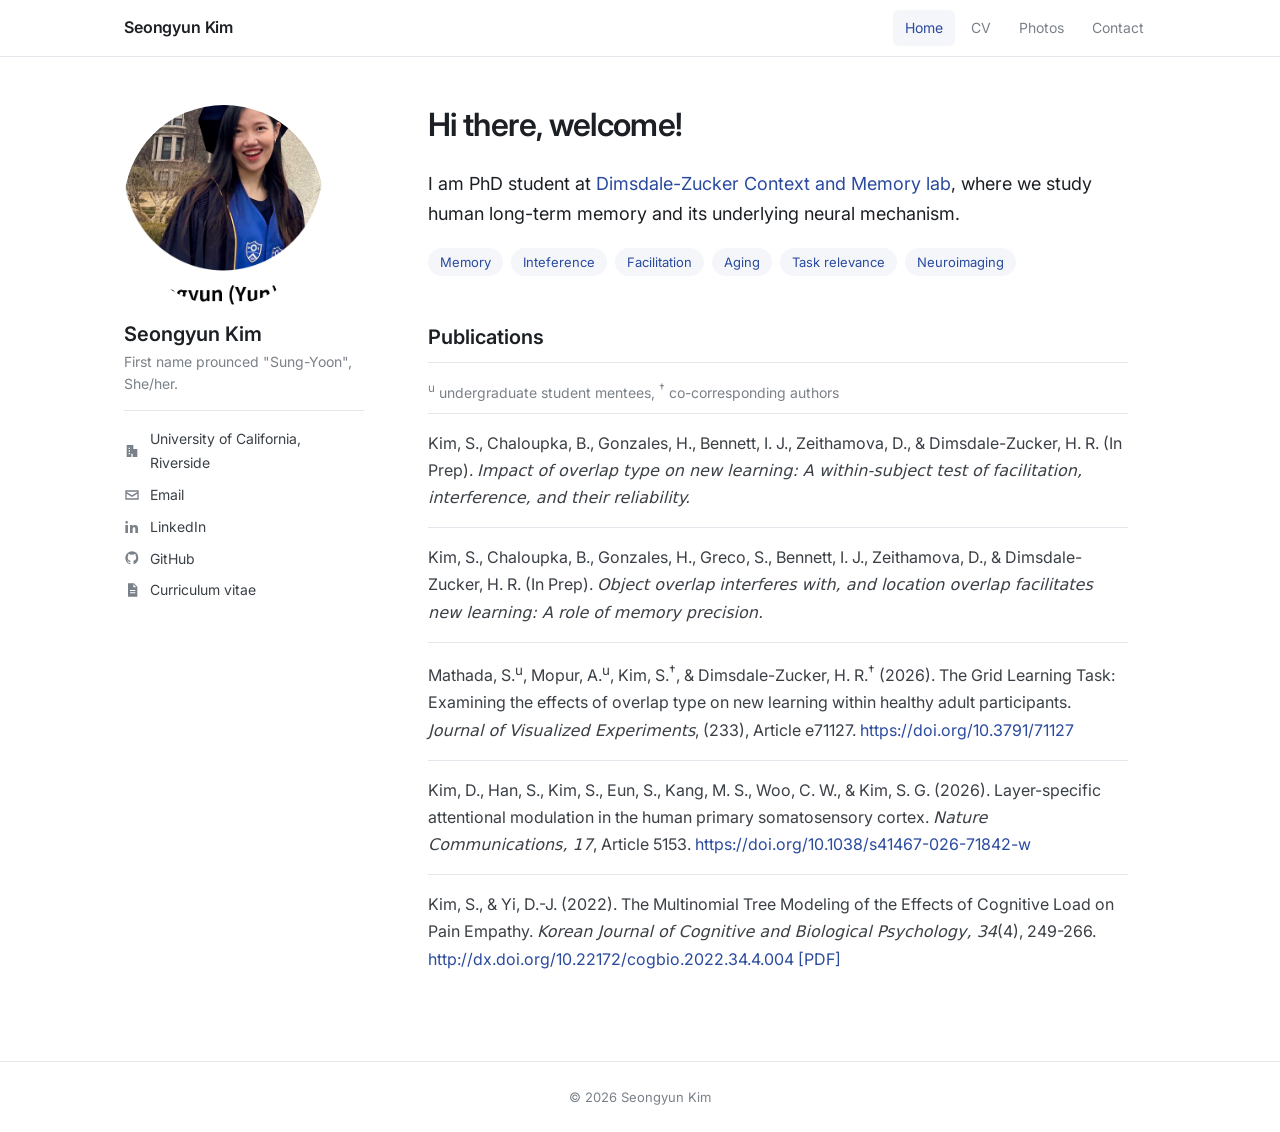
==== commit ff015d03: "Update home" ====
--- a/index.html
+++ b/index.html
@@ -14,7 +14,7 @@
 <div class="page">
 <aside class="author">
  <img class="portrait" src="img-circle.png" alt="Portrait of Seongyun Kim">
- <div><h3>Seongyun Kim</h3><p class="bio">PhD student studying long-term memory. First name prounced "Sung-Yoon", She/her.</p></div>
+ <div><h3>Seongyun Kim</h3><p class="bio">First name prounced "Sung-Yoon", She/her.</p></div>
  <ul>
   <li><svg viewBox="0 0 24 24"><path d="M4 21V3h10v6h6v12h-7v-5h-2v5zm3-14v2h2V7zm0 4v2h2v-2zm0 4v2h2v-2z"/></svg>University of California, Riverside</li>
   <li><svg viewBox="0 0 24 24"><path d="M2 5h20v14H2zm2 2v.5l8 5 8-5V7zm16 3-8 5-8-5v7h16z"/></svg><a href="mailto:skim965@ucr.edu">Email</a></li>
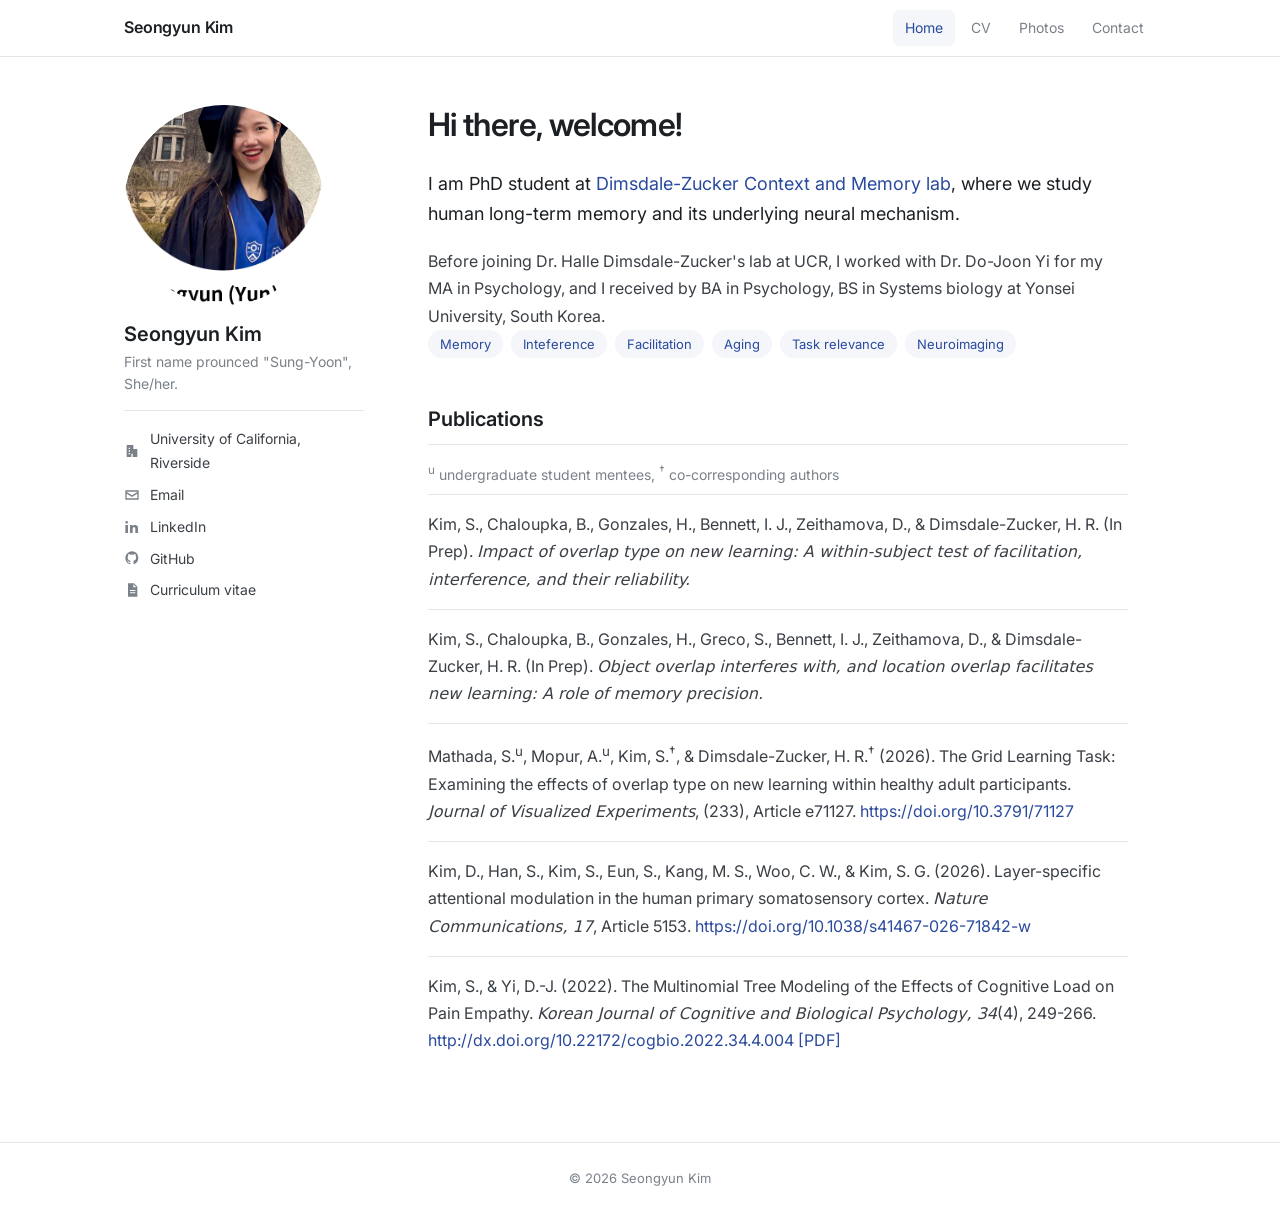
==== commit db0ae417: "Update home" ====
--- a/index.html
+++ b/index.html
@@ -25,7 +25,7 @@
 </aside>
 <main>
 <h1>Hi there, welcome!</h1>
-<p class="lede">I am PhD student at <a href="https://dzlab.ucr.edu/" target="_blank" rel="noopener">Dimsdale-Zucker Context and Memory lab</a>, where we study human long-term memory and its underlying neural mechanism.</p>
+<p class="lede">I am PhD student at <a href="https://dzlab.ucr.edu/" target="_blank" rel="noopener">Dimsdale-Zucker Context and Memory lab</a>, where we study human long-term memory and its underlying neural mechanism.</p> Before joining Dr. Halle Dimsdale-Zucker's lab at UCR, I worked with Dr. Do-Joon Yi for my MA in Psychology, and I received by BA in Psychology, BS in Systems biology at Yonsei University, South Korea. 
 <ul class="tags"><li>Memory</li><li>Inteference</li><li>Facilitation</li><li>Aging</li><li>Task relevance</li><li>Neuroimaging</li></ul>
 <h2>Publications</h2>
 <p class="legend"><sup>u</sup> undergraduate student mentees, <sup>&dagger;</sup> co-corresponding authors</p>
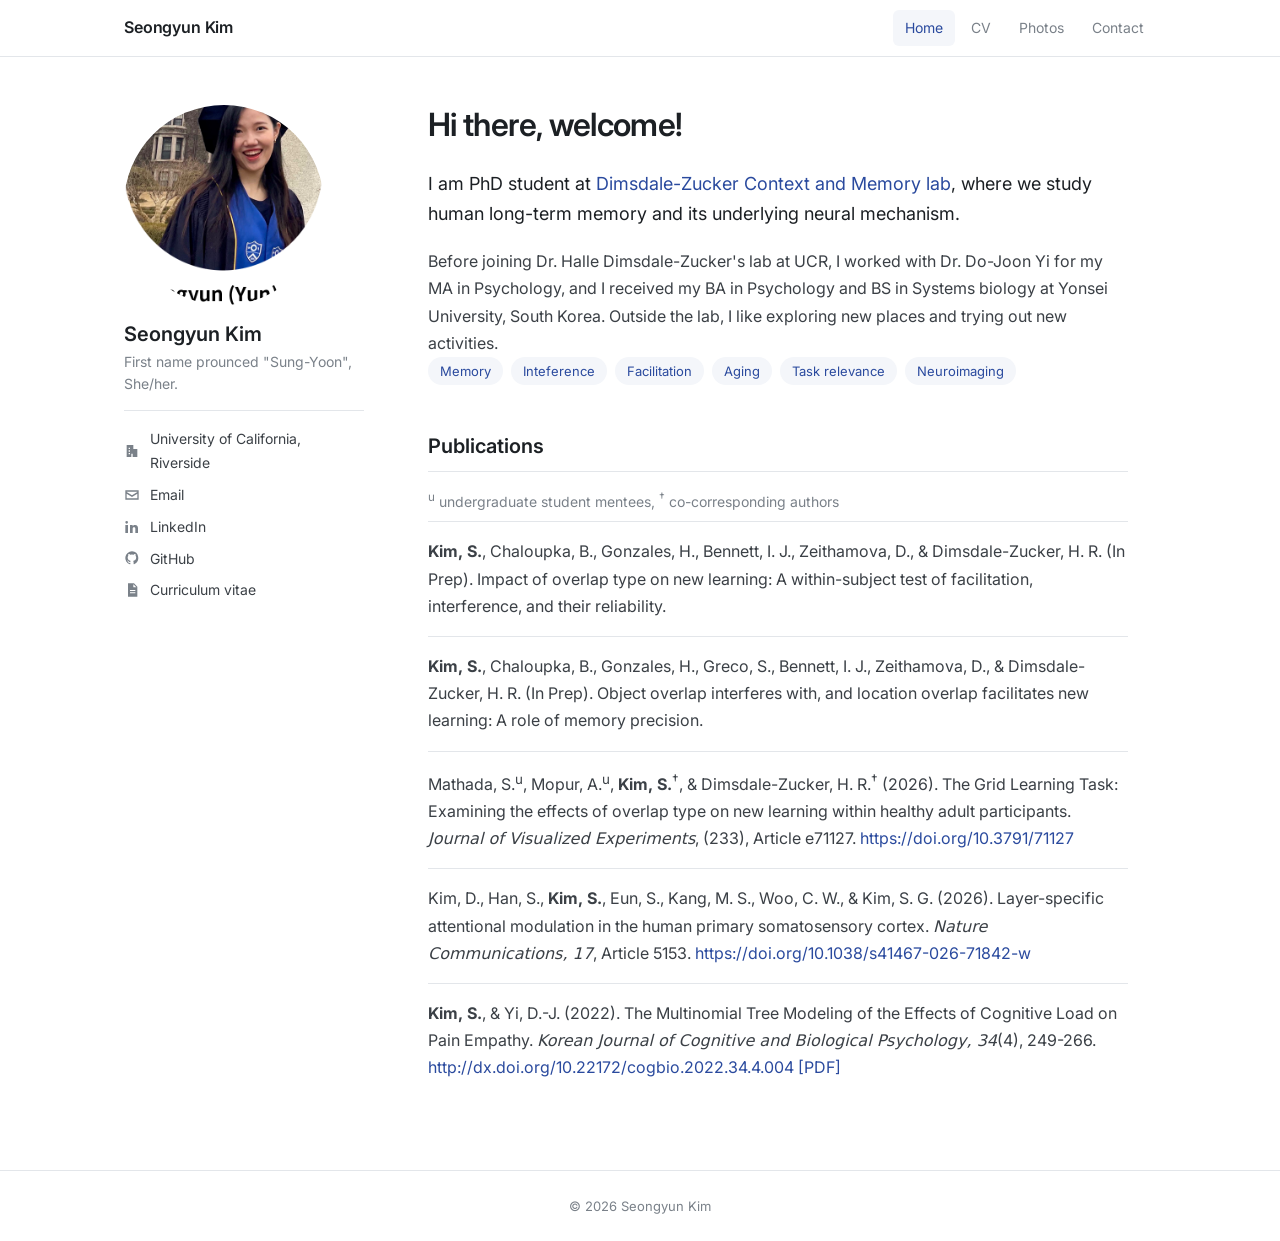
==== commit d1c5d8a0: "Update home" ====
--- a/index.html
+++ b/index.html
@@ -25,15 +25,16 @@
 </aside>
 <main>
 <h1>Hi there, welcome!</h1>
-<p class="lede">I am PhD student at <a href="https://dzlab.ucr.edu/" target="_blank" rel="noopener">Dimsdale-Zucker Context and Memory lab</a>, where we study human long-term memory and its underlying neural mechanism.</p> Before joining Dr. Halle Dimsdale-Zucker's lab at UCR, I worked with Dr. Do-Joon Yi for my MA in Psychology, and I received by BA in Psychology, BS in Systems biology at Yonsei University, South Korea. 
+<p class="lede">I am PhD student at <a href="https://dzlab.ucr.edu/" target="_blank" rel="noopener">Dimsdale-Zucker Context and Memory lab</a>, where we study human long-term memory and its underlying neural mechanism.</p> Before joining Dr. Halle Dimsdale-Zucker's lab at UCR, I worked with Dr. Do-Joon Yi for my MA in Psychology, and I received my BA in Psychology and BS in Systems biology at Yonsei University, South Korea. 
+Outside the lab, I like exploring new places and trying out new activities.
 <ul class="tags"><li>Memory</li><li>Inteference</li><li>Facilitation</li><li>Aging</li><li>Task relevance</li><li>Neuroimaging</li></ul>
 <h2>Publications</h2>
 <p class="legend"><sup>u</sup> undergraduate student mentees, <sup>&dagger;</sup> co-corresponding authors</p>
-<div class="pub">Kim, S., Chaloupka, B., Gonzales, H., Bennett, I. J., Zeithamova, D., &amp; Dimsdale-Zucker, H. R. (In Prep). <em>Impact of overlap type on new learning: A within-subject test of facilitation, interference, and their reliability.</em></div>
-<div class="pub">Kim, S., Chaloupka, B., Gonzales, H., Greco, S., Bennett, I. J., Zeithamova, D., &amp; Dimsdale-Zucker, H. R. (In Prep). <em>Object overlap interferes with, and location overlap facilitates new learning: A role of memory precision.</em></div>
-<div class="pub">Mathada, S.<sup>u</sup>, Mopur, A.<sup>u</sup>, Kim, S.<sup>&dagger;</sup>, &amp; Dimsdale-Zucker, H. R.<sup>&dagger;</sup> (2026). The Grid Learning Task: Examining the effects of overlap type on new learning within healthy adult participants. <em>Journal of Visualized Experiments</em>, (233), Article e71127. <a href="https://doi.org/10.3791/71127" target="_blank" rel="noopener">https://doi.org/10.3791/71127</a></div>
-<div class="pub">Kim, D., Han, S., Kim, S., Eun, S., Kang, M. S., Woo, C. W., &amp; Kim, S. G. (2026). Layer-specific attentional modulation in the human primary somatosensory cortex. <em>Nature Communications, 17</em>, Article 5153. <a href="https://doi.org/10.1038/s41467-026-71842-w" target="_blank" rel="noopener">https://doi.org/10.1038/s41467-026-71842-w</a></div>
-<div class="pub">Kim, S., &amp; Yi, D.-J. (2022). The Multinomial Tree Modeling of the Effects of Cognitive Load on Pain Empathy. <em>Korean Journal of Cognitive and Biological Psychology, 34</em>(4), 249-266. <a href="http://dx.doi.org/10.22172/cogbio.2022.34.4.004" target="_blank" rel="noopener">http://dx.doi.org/10.22172/cogbio.2022.34.4.004</a> <a href="https://drive.google.com/file/d/1SDQPndih-WTGYWAKdVncPm1Kp5hB5xjs/view?usp=sharing" target="_blank" rel="noopener">[PDF]</a></div>
+<div class="pub"><strong>Kim, S.</strong>, Chaloupka, B., Gonzales, H., Bennett, I. J., Zeithamova, D., &amp; Dimsdale-Zucker, H. R. (In Prep). Impact of overlap type on new learning: A within-subject test of facilitation, interference, and their reliability.</div>
+<div class="pub"><strong>Kim, S.</strong>, Chaloupka, B., Gonzales, H., Greco, S., Bennett, I. J., Zeithamova, D., &amp; Dimsdale-Zucker, H. R. (In Prep). Object overlap interferes with, and location overlap facilitates new learning: A role of memory precision.</div>
+<div class="pub">Mathada, S.<sup>u</sup>, Mopur, A.<sup>u</sup>, <strong>Kim, S.</strong><sup>&dagger;</sup>, &amp; Dimsdale-Zucker, H. R.<sup>&dagger;</sup> (2026). The Grid Learning Task: Examining the effects of overlap type on new learning within healthy adult participants. <em>Journal of Visualized Experiments</em>, (233), Article e71127. <a href="https://doi.org/10.3791/71127" target="_blank" rel="noopener">https://doi.org/10.3791/71127</a></div>
+<div class="pub">Kim, D., Han, S., <strong>Kim, S.</strong>, Eun, S., Kang, M. S., Woo, C. W., &amp; Kim, S. G. (2026). Layer-specific attentional modulation in the human primary somatosensory cortex. <em>Nature Communications, 17</em>, Article 5153. <a href="https://doi.org/10.1038/s41467-026-71842-w" target="_blank" rel="noopener">https://doi.org/10.1038/s41467-026-71842-w</a></div>
+<div class="pub"><strong>Kim, S.</strong>, &amp; Yi, D.-J. (2022). The Multinomial Tree Modeling of the Effects of Cognitive Load on Pain Empathy. <em>Korean Journal of Cognitive and Biological Psychology, 34</em>(4), 249-266. <a href="http://dx.doi.org/10.22172/cogbio.2022.34.4.004" target="_blank" rel="noopener">http://dx.doi.org/10.22172/cogbio.2022.34.4.004</a> <a href="https://drive.google.com/file/d/1SDQPndih-WTGYWAKdVncPm1Kp5hB5xjs/view?usp=sharing" target="_blank" rel="noopener">[PDF]</a></div>
 </main>
 </div>
 <footer>&copy; 2026 Seongyun Kim</footer>
